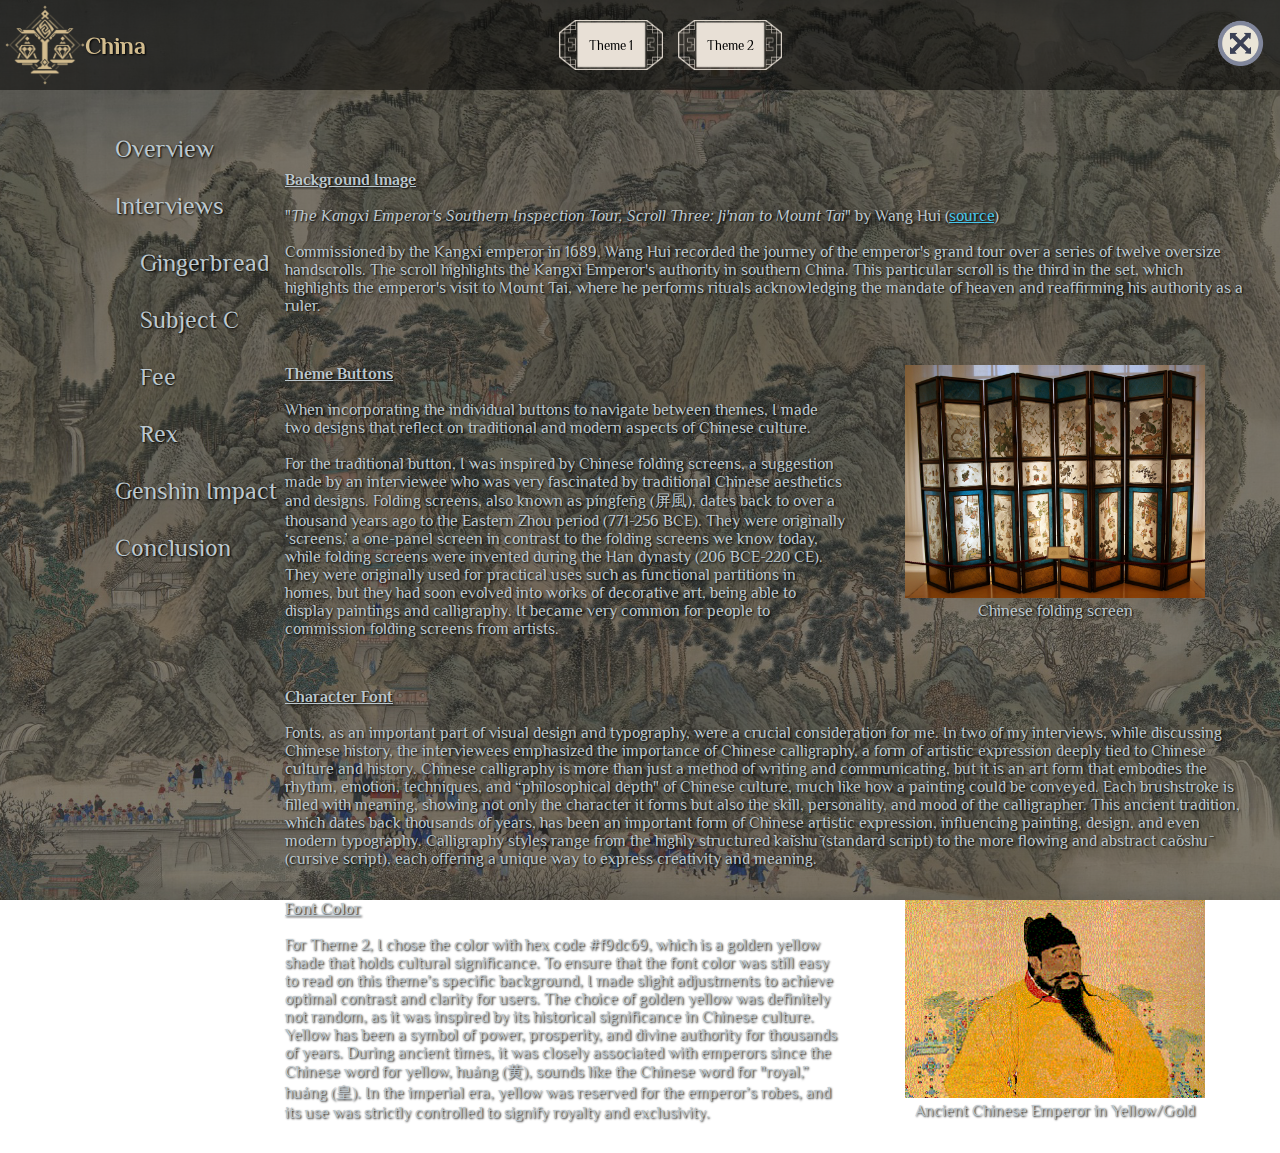
==== characters/liyue.html @ 51173f34 "gingerbread" ====
<!DOCTYPE html>
<html lang="en">
<head>
    <meta charset="UTF-8">
    <meta name="viewport" content="width=device-width, initial-scale=1.0">

    <link rel="preconnect" href="https://fonts.googleapis.com">
    <link rel="preconnect" href="https://fonts.gstatic.com" crossorigin>
    <link href="https://fonts.googleapis.com/css2?family=Philosopher&display=swap" rel="stylesheet">
    <link href="https://fonts.googleapis.com/css2?family=Philosopher:wght@400;700&display=swap" rel="stylesheet">

    <link id="theme-stylesheet" rel="stylesheet" href="theme1.css">
    <title>Liyue</title>
</head>
<body>
    <header>
        <div class="header-content">
            <img src="../characters/Liyue_Emblem.png" alt="Liyue Emblem" class="header-vision">
            <h1 class="header-title">China</h1>
        </div>
        <div class="theme-buttons">
            <button onclick="changeTheme('theme1.css')" class="theme-buttons">Theme 1</button>
            <button onclick="changeTheme('theme2.css')" class="theme-buttons">Theme 2</button>
            <!-- <button onclick="changeTheme('theme3.css')">Theme 3</button> -->
        </div>
        <div class="header-exit">
            <a href="../index.html" class="back-link">
              <img src="../icons/exit-button.png" alt="Back Arrow" class="header-icon">
            </a>
        </div>
    </header>
    <section class="content">
      <nav class="navigation">
          <ul>
              <li><a href="#overview" onclick="showContent('overview')">Overview</a></li>
              <li style="font-size: 24px;">Interviews</li>
              <ul>
                  <li><a class="gingerbread" href="#gingerbread" onclick="showContent('gingerbread')">Gingerbread</a></li>
                  <li><a class="subjectc" href="#subjectc" onclick="showContent('subjectc')">Subject C</a></li>
                  <li><a class="fee" href="#fee" onclick="showContent('fee')">Fee</a></li>
                  <li><a class="rex" href="#rex" onclick="showContent('rex')">Rex</a></li>
              </ul>
              <li><a href="#genshin" onclick="showContent('genshin')">Genshin Impact</a></li>
              <!-- <li><a href="#teams" onclick="showContent('teams')">Teams</a></li> -->
              <li><a href="#conclusion-build" onclick="showContent('conclusion')">Conclusion</a></li>
          </ul>
      </nav>
      <div id="overview-content" class="overview-content">
        <p class="theme1-text">
            <b><u>Background Image</u></b><br><br>
            "<i>The Kangxi Emperor's Southern Inspection Tour, Scroll Three: Ji'nan to Mount Tai</i>" by Wang Hui (<a href="https://www.metmuseum.org/art/collection/search/49156" target="_blank">source</a>)<br><br>
            Commissioned by the Kangxi emperor in 1689, Wang Hui recorded the journey of the emperor's grand tour over a
            series of twelve oversize handscrolls. The scroll highlights the Kangxi Emperor's authority in southern China.
            This particular scroll is the third in the set, which highlights the emperor's visit to Mount Tai, where he
            performs rituals acknowledging the mandate of heaven and reaffirming
            his authority as a ruler.<br><br>
        </p>
        <div class="interviewee-body">
          <p class="theme1-text">
              <b><u>Theme Buttons</u></b><br><br>
              When incorporating the individual buttons to navigate between themes, I made two designs that reflect on traditional and modern aspects of Chinese culture.
              <br><br>
              For the traditional button, I was inspired by Chinese folding screens, a suggestion made by an interviewee who was very fascinated by traditional Chinese aesthetics and designs. Folding screens, also known as píngfēng (屏風), dates back to over a thousand years ago to the Eastern Zhou period (771-256 BCE). They were originally ‘screens,’ a one-panel screen in contrast to the folding screens we know today, while folding screens were invented during the Han dynasty (206 BCE-220 CE). They were originally used for practical uses such as functional partitions in homes, but they had soon evolved into works of decorative art, being able to display paintings and calligraphy. It became very common for people to commission folding screens from artists.
              <br><br>
          </p>
          <figure>
              <img src="../images/chinese-folding-screen.jpeg" alt="chinese-folding-screen" class="reg-img">
              <center><figcaption>Chinese folding screen</figcaption></center>
          </figure>
        </div>
        <p class="theme1-text">
            <b><u>Character Font</u></b><br><br>
            Fonts, as an important part of visual design and typography, were a crucial consideration for me. In two of my interviews, while discussing Chinese history, the interviewees emphasized the importance of Chinese calligraphy, a form of artistic expression deeply tied to Chinese culture and history. Chinese calligraphy is more than just a method of writing and communicating, but it is an art form that embodies the rhythm, emotion, techniques, and “philosophical depth" of Chinese culture, much like how a painting could be conveyed. Each brushstroke is filled with meaning, showing not only the character it forms but also the skill, personality, and mood of the calligrapher. This ancient tradition, which dates back thousands of years, has been an important form of Chinese artistic expression, influencing painting, design, and even modern typography. Calligraphy styles range from the highly structured kǎishū (standard script) to the more flowing and abstract cǎoshū (cursive script), each offering a unique way to express creativity and meaning.
        </p>
        <div class="interviewee-body">
          <p class="theme1-text">
              <b><u>Font Color</u></b><br><br>
              For Theme 2, I chose the color with hex code #f9dc69, which is a golden yellow shade that holds cultural significance. To ensure that the font color was still easy to read on this theme’s specific background, I made slight adjustments to achieve optimal contrast and clarity for users. The choice of golden yellow was definitely not random, as it was inspired by its historical significance in Chinese culture. Yellow has been a symbol of power, prosperity, and divine authority for thousands of years. During ancient times, it was closely associated with emperors since the Chinese word for yellow, huáng (黄), sounds like the Chinese word for "royal,” huáng (皇). In the imperial era, yellow was reserved for the emperor’s robes, and its use was strictly controlled to signify royalty and exclusivity.
          </p>
          <figure>
              <img src="../images/chinese-emperor-1.png" alt="chinese-emperor" class="reg-img">
              <center><figcaption>Ancient Chinese Emperor in Yellow/Gold</figcaption></center>
          </figure>
        </div>
      </div>
      <div id="interviews-content" class="interviews-content">

      </div>
      <div id="gingerbread-content" class="gingerbread-content">
          <h1 class="interviewee-title">Gingerbread</h1>
          <div class="interviewee-body">
              <div class="text-with-background">
                  "Since China is<br>very diverse, my<br>experiences might be<br>different from<br>everyone else's."<br><br>-Gingerbread
              </div>
              <div class="interviewee-info">
                  <div>
                      <b><h2>Basic Information:</h2></b>
                      <p>
                          Gingerbread is an international student who spent most of their life in China, living in Central China for about seven years and Northern China for another seven.
                      </p>
                  </div>
                  <div>
                      <b><h2>Stereotypes:</h2></b>
                      <ul>
                          <li>We are reserved and quiet.</li>
                          <li>We are smart and good at math.</li>
                          <li>We are "more smart than beautiful."</li>
                          <li>Many Chinese people perceive Chinese people studying abroad as an escape from China's strict education system, using their family's assets.</li>
                      </ul>
                  </div>
              </div>
          </div>
          <h1>Bad Media Examples</h1>
          <u><h3><i>Broken-Blossoms</i> by D. W. Griffith</h3></u>
          <div class="interviewee-body">
              <div>
                  <p><b><u>What is it:</u></b><br>
                    <i>Broken Blossoms</i> or <i>The Yellow Man and the Girl</i>, is a 1919 American silent film directed by D. W. Griffith. It tells a story about a young girl, Lucy Burrows, who is abused by her father, and meets Cheng Huan, a kind Chinese man who falls in love with her.</p>
                  <p><b><u>Issues:</u></b><br>
                    <b>The Title:</b> The title can also be referred to as The Yellow Man and the Girl. Referring to the Chinese male protagonist simply as the "Yellow Man" rather than giving him a proper name reduces his identity to a racial caricature. This not only dehumanizes the character but also reinforces harmful Chinese stereotypes that reduce an entire culture to a single, offensive description.
                    <br><br>
                    <b>Character vs Actor:</b> The character of the "Yellow Man," who is Chinese in the story, is played by a white actor in yellowface. This casting choice replaced authentic representation with harmful stereotypes by presenting a distorted, exaggerated, and often demeaning portrayal of Chinese people.
                    <br><br>
                    <b>The Portrayal of the Main Character:</b> The portrayal of the "Yellow Man" as a "sickly" and weak figure also draws upon stereotypes about Chinese men during that era, particularly in the period of the Opium Wars. The Opium Wars left a lasting impact on its society and were often used as a basis for portraying Chinese individuals as frail, morally corrupt, or helpless victims of addiction. This narrative negatively reinforces perceptions of Chinese men as these “sickly individuals,” which completely ignores the resilience, complexity, and humanity of their real experiences.
                  </p>
              </div>
              <div class="interviewee-info">
                  <img src="../images/broken-blossoms.jpeg" alt="broken-blossoms" class="reg-img">
              </div>
          </div>
          <u><h3>Jimmy O. Yang (Stand-Up Comedian)</h3></u>
          <div class="interviewee-body">
              <div class="interviewee-info">
                  <img src="../images/jimmy-o-yang.jpeg" alt="jimmy-o-yang" class="reg-img">
              </div>
              <div>
                  <p><b><u>Who is he:</u></b><br>
                    Jimmy O. Yang is a Hong Kong-American stand-up comedian.</p>
                  <p><b><u>Issues:</u></b><br>
                    <b>Self-Depracating Humor:</b> Yang's comedic style often involves making fun of his own culture
                    <br><br>
                    One specific controversy involved Yang’s comments about BTS, the globally popular South Korean boy band. In one of his stand-up performances, Yang recalls a moment when a 15-year-old white kid tried to introduce him to the members of BTS. The punchline comes when Yang jokes that, to him, all seven members of the group look the same, adding, “I didn’t wanna say it, I couldn’t say it as an Asian person. But they all just look like me." He then continues on the joke by saying he could turn the show into a BTS concert, pointing to himself, he says, “This is Jimmy,” before removing his glasses and saying, “and this is Jimin, right here. You don’t know.”
                    <br><br>
                    While some fans laughed at the joke, others were disappointed, arguing that it perpetuates harmful stereotypes that “all Asian people look the same,” a stereotype created and perpetuated by Western regions.
                  </p>
              </div>
          </div>
      </div>
      <div id="subjectc-content" class="subjectc-content">
        <h1 class="interviewee-title">5ubject C</h1>
        <div class="interviewee-body">
            <!-- <div class="text-with-background">
                "Since China is<br>very diverse, my<br>experiences might be<br>different from<br>everyone else's."<br><br>-Gingerbread
            </div> -->
            <div class="interviewee-info">
                <div>
                    <b><h2>Basic Information:</h2></b>
                    <p>
                        Subject C is a Chinese-American who have lived in China for a short time, having lived in Shanghaiand and traveled to other small villages and towns.
                    </p>
                </div>
                <div>
                    <b><h2>Stereotypes:</h2></b>
                    <ul>
                        <li>We are reserved and quiet.</li>
                        <li>We are smart and good at math.</li>
                        <li>We are bad drivers</li>
                    </ul>
                </div>
            </div>
        </div>
        <h1>Good Media Examples</h1>
        <u><h3>Li Ziqi</h3></u>
        <img src="../images/liziqi-1.jpeg" alt="liziqi-1" class="reg-img">
        <div class="interviewee-body">
          <center>
            <div>
                <p><b><u>Who is she:</u></b><br>
                  Li Ziqi is a popular Chinese video blogger known for creatingserene and visually beautiful videos that focus on traditional Chinese techniques for food preparation and handicrafts.
                </p>
                <p><b><u>Why is her work beautiful:</u></b><br>
                  By focusing on authentic methods, her work elevates traditions and presents them in a way that makes them artistically and culturally significant.<br><br>For example, her video filming the process of making Doubanjiang (a fermented chili bean paste popular in Sichuan cuisine) follows every step, from harvesting chilies to fermenting the paste in clay jars under the sun. This attention to detail allows for appreciation in the complexity and care involved in traditional Chinese cooking, which is something that is often overlooked in stereotypical portrayals of Chinese food as cheap, overly simple, and dirty.
                </p>
            </div>
          </center>
        </div>
        <iframe width="500px" height="250px" src="https://www.youtube.com/embed/rUU9n763-zc" title="Fragrant, spicy, and mouth-watering, what defines Sichuan cuisine----—Spicy Bean Paste（Doubanjiang）" frameborder="0" allow="accelerometer; autoplay; clipboard-write; encrypted-media; gyroscope; picture-in-picture; web-share" referrerpolicy="strict-origin-when-cross-origin" allowfullscreen></iframe>
        <u><h3><i>Crazy Rich Asians</i></h3></u>
        <div class="interviewee-body">
            <div class="interviewee-info">
                <img src="../images/crazy-rich-asians.jpeg" alt="crazy-rich-asians" class="reg-img">
            </div>
            <!-- <div>
                <p><b><u>What is it:</u></b><br>
                  xyz
                </p>
                <p><b><u>X:</u></b><br>
                  xyz
                </p>
            </div> -->
        </div>
      </div>
      <div id="fee-content" class="fee-content">

      </div>
      <div id="rex-content" class="rex-content">

      </div>
      <div id="genshin-content" class="genshin-content">

      </div>
      <div id="teams-content" class="teams-content">

      </div>
      <div id="conclusion-content" class="conclusion-content">
      <div class="artifact-recommendations" style="margin-right: 0;">

      </div>
      </div>
      </section>
      <footer>
        <div class="footer-content">

        </div>
      </footer>

      <script src="script.js"></script>
</body>
</html>
---- characters/theme1.css ----
@font-face {
    font-family: 'RealChinese';
    src: url('../fonts/real_chinese/Real_Chinese.otf') format('opentype');
}

body {
  background-image: linear-gradient(rgba(0, 0, 0, 0.5), rgba(0, 0, 0, 0.5)), url("../background/scroll-3.jpeg");
  background-position: center;
  background-attachment: fixed;
  background-size: cover;
  margin: 0;
  padding-top: 70px;
  color: #bcc8cf;
  font-family: 'Philosopher', sans-serif;
  font-weight: normal;
  text-shadow: 1px 1px 2px black;
}

header {
  background-color: rgba(0, 0, 0, 0.5);
  color: #000000;
  display: flex;
  position: fixed;
  width: 100%;
  height: fit-content;
  top: 0;
  z-index: 1000;
  justify-content: space-between;
  align-items: center;
  padding: 5px;
}

.header-content {
  display: flex;
  justify-content: space-between;
  align-items: center;
}

.header-icon {
  width: 70px;
  height: 70px;
}

.header-exit {
  margin-right: 10px;
}

.back-link {
  width: 1px;
  height: 1px;
}

.header-vision {
  width: 80px;
  height: 80px;
}

.header-title {
  font-size: 24px;
  color: #d2bc8e;
  margin: 0;
}

.theme-buttons button {
  font-family: 'Philosopher', sans-serif;
  background-image: url(../icons/theme-button.png);
  background-size: contain;
  background-repeat: no-repeat;
  background-color: transparent;
  border: none;
  width: 105px;
  height: 50px;
  cursor: pointer;
  text-align: center;
  display: inline-block;
  margin-right: 10px;
}

.theme-buttons button:hover {
    opacity: 0.9;
}

.content {
  margin-top: 50px;
  display: flex;
}

.navigation {
  padding: 0;
}

.navigation ul {
  list-style: none;
  padding: 0;
  margin-top: 0;
}

.navigation li {
    margin-left: 100px;
    padding: 15px;
}

.navigation a {
    text-decoration: none;
    color: #bcc8cf;
    font-size: 24px;
}

a {
  color: #46C7ED;
}

.navigation li:hover {
    box-shadow: 0px 4px 6px rgba(0, 0, 0, 0.2);
    transition: box-shadow 0.3s ease-in-out;
}

.content-container {
  flex: 1;
  padding: 0;
}

.content-container h1 {
  margin: 15px;
}

@media (max-width: 768px) {
  .content {
    flex-direction: column;
  }

  .navigation li {
    margin-left: 0;
    margin-bottom: 10px;
  }

  .content-container {
    padding: 10px;
  }
}

.overview-content {
  position: absolute;
  padding: 15px;
  width: 75%;
  right: 0;
}

.overview-content h4 {
  margin: 5px;
  margin-left: 0;
}

.overview-content h1 {
  margin: 5px;
  margin-left: 0;
}

.theme1-text {
  display: block; /* Shows the text for theme1 */
}

.theme2-text {
  display: none; /* Hides the text for theme2 */
}

.character_wish {
  width: 60%;
  padding: 0 30px 0 30px;
}

.name, .voice, .overview-description, .description  {
  color: #bcc8cf;
}

.name {
  font-size: 28px;
  margin-top: 0;
  margin-bottom: 15px;
}

.voice {
  margin-bottom: 5px;
}

.voice {
  font-size: 20px;
}

.overview-description, .description {
  font-size: 18px;
}

.separator {
  height: 1px;
  width: 100%;
  border: none;
  background-color: #bcc8cf;
  margin: 5px 0 20px;
}

.info-line {
  display: flex;
  justify-content: space-between;
  margin-bottom: 10px;
}

.right-align {
  text-align: right;
  margin: 0;
}

.left-align {
  text-align: right;
  margin: 0;
}

.interviews-table {
  margin-left: 50px;
  border-collapse: collapse;
  width: 90%;
  margin-bottom: 50px;
}

.interviews-table th, .interviews-table tr {
  border: .5px solid #bcc8cf;
}


.interviews-table td, .interviews-table th {
  padding: 10px;
}

.interviews-content th {
  font-weight: normal;
}

.weapon-icon {
  width: 80px;
  border-radius: 5px;
}

.weapon-name {
  margin: 5px;
}

.rarity-5 {
  background-image: url(../background/BG_Item_5_Star.png);
  background-size: cover;
}

.rarity-4 {
  background-image: url(../background/BG_Item_4_Star.png);
  background-size: cover;
}

.rarity-3 {
  background-image: url(../background/BG_Item_3_Star.png);
  background-size: cover;
}

h3, h4 {
  font-weight: normal;
}

h4 {
  margin: 5px;
}

.no-align {
  text-align: left;
}

.gingerbread, .subjectc, .fee, .rex {
  margin-left: 25px;
}

.text-with-background {
  background-image: url('../icons/traditional-book.png');
  background-size: cover;
  background-position: center;
  display: flex;
  align-items: center;
  justify-content: center;
  text-align: center;
  height: 300px;
  width: 300px;
  padding: 0;
  margin: 0;
  padding-right: 20px;
  color: black;
  text-shadow: none;
  position: relative;
  }

  .text-with-background::before {
    content: '';
    background-image: url('../icons/person.png');
    background-size: cover;
    background-position: center;
    width: 100px;
    height: 100px;
    position: absolute;
    left: 0;
    top: 90%;
    transform: translateY(-50%);
  }

.artifact-pieces {
  width: 30px;
}

.artifact-title {
  margin-left: 50px;
}

.artifact-recommendations {
  padding-left: 20px;
}

.artifact-recommendations th {
  font-weight: normal;
}

.stats-recommendations,
.artifact-recommendations {
  /* flex: 1; */
  /* margin-right: 20px; */
}

.artifact-icon {
  width: 80px;
  border-radius: 5px;
}

.constellation {
  filter: brightness(80%);
  max-width: 100%;
  width: 45%;
  height: fit-content;
}

.subjectc-table {
  margin-left: 10px;
  margin-right: 10px;
  border-collapse: collapse;
  width: 55%;
  margin-bottom: 10px;
}

.genshin-content {
  width: 100%;
  flex-direction: column;
  justify-content: space-between;
  align-items: center;
  align-content: center;
  text-align: center;
  padding: 15px;
}

.genshin-table {
  border-collapse: collapse;
  width: 30%;
  margin: 30px;
}

.genshin-table th, .genshin-table td {
  border: .5px solid #bcc8cf;
  padding: 8px;
}

.genshin-table tr:last-child td {
  border-left: none;
  border-right: none;
  border-bottom: none;
}

.row {
  display: flex;
  flex-direction: row;
  justify-content: center;
}

.teams-content {
  width: 100%;
  display: flex;
  flex-direction: column;
  align-items: center;
  text-align: center;
  padding: 15px;
}

.teams-table td, .teams-table th {
  padding: 0;
}

.teams-table {
  border-collapse: collapse;
  margin-bottom: 50px;
}

.character-portrait {
  position: relative;
  display: flex;
  flex-direction: column;
  justify-content: center;
  padding: 7px;
}

.character-icon {
  width: 100px;
  height: 100px;
  border-radius: 5px 5px 20px 0;
  background-color: #e9e5db;
}

.element-type {
  position: absolute;
  top: 10px;
  left: 10px;
  width: 30px;
  height: 30px;
  border-radius: 100px;
}

.geo {
  filter: drop-shadow(0 0 0.2rem yellow);
}

.anemo {
  filter: drop-shadow(0 0 0.2rem aqua);
}

.character-name {
  width: 100px;
  font-style: 'Philosopher', Arial;
  font-size: 14px;
  color: #4c5569;
  font-weight: bold;
  margin: 0px auto auto auto;
  text-align: center;
  background-color: #e9e5db;
  border-radius: 0 0 5px 5px;
  padding-top: 5px;
  padding-bottom: 5px;
  text-shadow: none;
}

.character-icon-wrapper {
  width: 100px;
  height: 100px;
  background-color: #e9e5db;
  border-radius: 5px 5px 0 0;
  display: inline-flex;
  overflow: hidden;
}

.teams-table td {
  padding-bottom: 10px;
}

.conclusion-artifact-title {
  margin-left: 10px;
}

.conclusion-interviews-table {
  margin-left: 10px;
  border-collapse: collapse;
  width: 80%;
  margin-bottom: 50px;
}

.conclusion-interviews-table th, .conclusion-interviews-table tr {
  border: .5px solid #bcc8cf;
}

.conclusion-interviews-table td, .conclusion-interviews-table th {
  padding: 10px;
}

#gingerbread-content, #subjectc-content, #overview-content {
  display: flex;
  flex-direction: column;
  align-items: center;
  margin: 20px;
}

.interviewee-title {
  font-family: 'RealChinese', 'Philosopher', sans-serif;
  text-align: center;
  font-size: 3em;
  font-weight: bold;
  margin-bottom: 35px; /* Adds spacing below the heading */
}

.interviewee-body {
  display: flex;
  flex-direction: row;
  justify-content: center;
  align-items: flex-start;
  gap: 20px;
}

.reg-img {
  width: 300px;
}
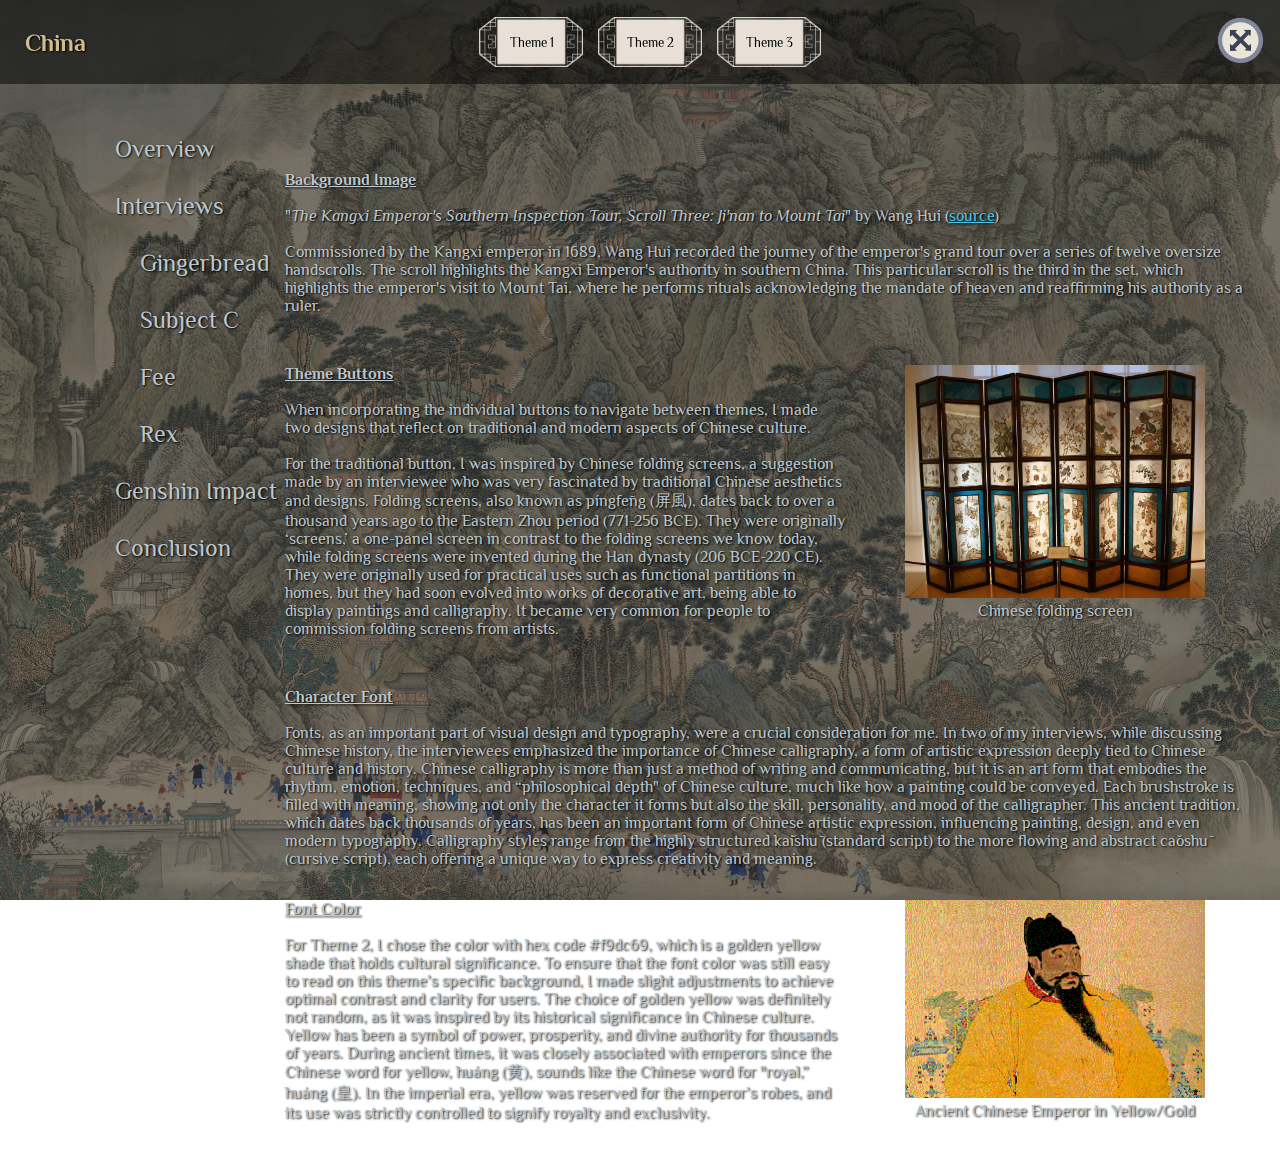
==== commit bbba82d4: "theme 3" ====
--- a/characters/liyue.html
+++ b/characters/liyue.html
@@ -15,13 +15,13 @@
 <body>
     <header>
         <div class="header-content">
-            <img src="../characters/Liyue_Emblem.png" alt="Liyue Emblem" class="header-vision">
+            <!-- <img src="../characters/Liyue_Emblem.png" alt="Liyue Emblem" class="header-vision"> -->
             <h1 class="header-title">China</h1>
         </div>
         <div class="theme-buttons">
             <button onclick="changeTheme('theme1.css')" class="theme-buttons">Theme 1</button>
             <button onclick="changeTheme('theme2.css')" class="theme-buttons">Theme 2</button>
-            <!-- <button onclick="changeTheme('theme3.css')">Theme 3</button> -->
+            <button onclick="changeTheme('theme3.css')">Theme 3</button>
         </div>
         <div class="header-exit">
             <a href="../index.html" class="back-link">
--- a/characters/theme1.css
+++ b/characters/theme1.css
@@ -58,7 +58,7 @@
 .header-title {
   font-size: 24px;
   color: #d2bc8e;
-  margin: 0;
+  margin: 20px;
 }
 
 .theme-buttons button {
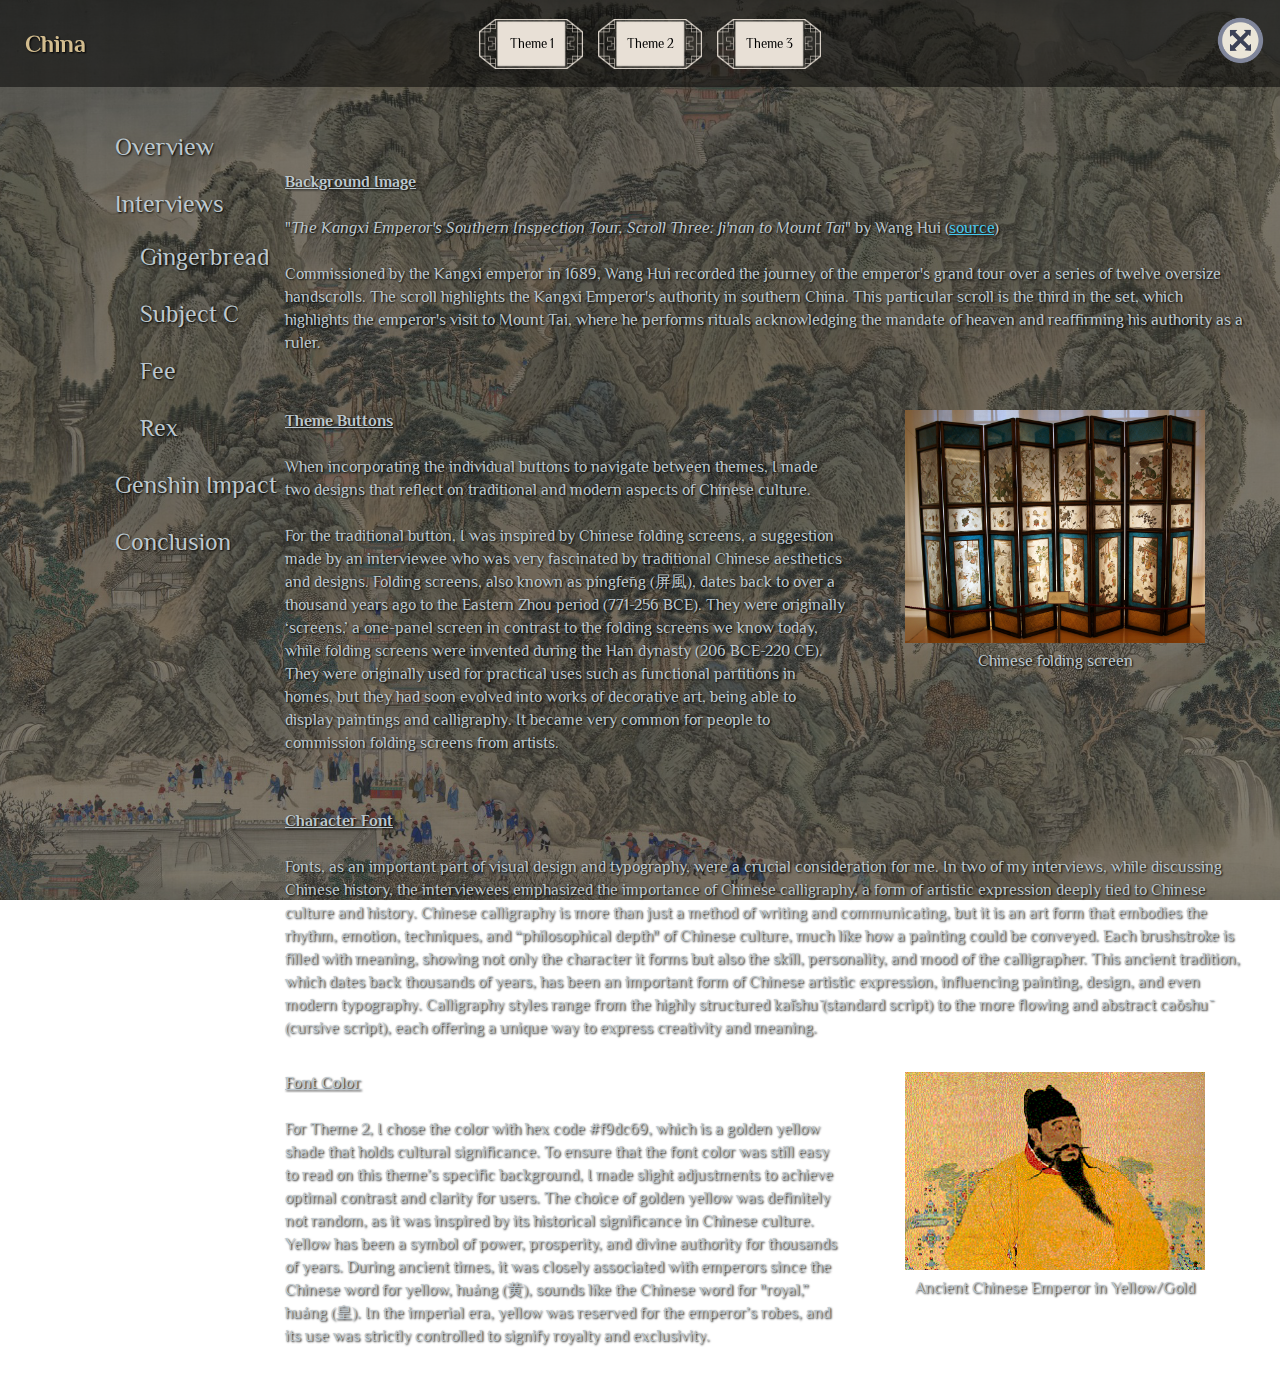
==== commit 6414b218: "theme 3" ====
--- a/characters/liyue.html
+++ b/characters/liyue.html
@@ -201,7 +201,59 @@
         </div>
       </div>
       <div id="fee-content" class="fee-content">
-
+        <h1 class="interviewee-title">Fee</h1>
+        <div class="interviewee-body">
+            <div class="interviewee-info">
+                <div>
+                    <b><h2>Basic Information:</h2></b>
+                    <p>
+                        Fee is a Chinese-American student who has lived in southeast China for a few years before moving to the United States. They grew up in a predominantly white community with very few students of color, having experienced racist stereotypes from their fellow classmates throughout high school.
+                    </p>
+                </div>
+                <div>
+                    <b><h2>Stereotypes:</h2></b>
+                    <ul>
+                        <li>We are smart and good at math.</li>
+                        <li>We eat cats and dogs.</li>
+                    </ul>
+                </div>
+            </div>
+        </div>
+        <h1>Bad Media Examples</h1>
+        <u><h3><i>Mulan (1998)</i></h3></u>
+        <div class="interviewee-body">
+            <div>
+                <p><b><u>What is it:</u></b><br>
+                  <i>Mulan</i> is a 1998 American animated film by Walt Disney Feature Animation. It tells a story of Mulan, a young Chinese woman, who disguises herself as a man to take her sick father's place in the army, defying societal expectations. </p>
+                <p><b><u>Issues:</u></b><br>
+                  <b>The Title:</b> The title can also be referred to as The Yellow Man and the Girl. Referring to the Chinese male protagonist simply as the "Yellow Man" rather than giving him a proper name reduces his identity to a racial caricature. This not only dehumanizes the character but also reinforces harmful Chinese stereotypes that reduce an entire culture to a single, offensive description.
+                  <br><br>
+                  <b>Character vs Actor:</b> The character of the "Yellow Man," who is Chinese in the story, is played by a white actor in yellowface. This casting choice replaced authentic representation with harmful stereotypes by presenting a distorted, exaggerated, and often demeaning portrayal of Chinese people.
+                  <br><br>
+                  <b>The Portrayal of the Main Character:</b> The portrayal of the "Yellow Man" as a "sickly" and weak figure also draws upon stereotypes about Chinese men during that era, particularly in the period of the Opium Wars. The Opium Wars left a lasting impact on its society and were often used as a basis for portraying Chinese individuals as frail, morally corrupt, or helpless victims of addiction. This narrative negatively reinforces perceptions of Chinese men as these “sickly individuals,” which completely ignores the resilience, complexity, and humanity of their real experiences.
+                </p>
+            </div>
+            <div class="interviewee-info">
+                <img src="../images/broken-blossoms.jpeg" alt="broken-blossoms" class="reg-img">
+            </div>
+        </div>
+        <u><h3>Jimmy O. Yang (Stand-Up Comedian)</h3></u>
+        <div class="interviewee-body">
+            <div class="interviewee-info">
+                <img src="../images/jimmy-o-yang.jpeg" alt="jimmy-o-yang" class="reg-img">
+            </div>
+            <div>
+                <p><b><u>Who is he:</u></b><br>
+                  Jimmy O. Yang is a Hong Kong-American stand-up comedian.</p>
+                <p><b><u>Issues:</u></b><br>
+                  <b>Self-Depracating Humor:</b> Yang's comedic style often involves making fun of his own culture
+                  <br><br>
+                  One specific controversy involved Yang’s comments about BTS, the globally popular South Korean boy band. In one of his stand-up performances, Yang recalls a moment when a 15-year-old white kid tried to introduce him to the members of BTS. The punchline comes when Yang jokes that, to him, all seven members of the group look the same, adding, “I didn’t wanna say it, I couldn’t say it as an Asian person. But they all just look like me." He then continues on the joke by saying he could turn the show into a BTS concert, pointing to himself, he says, “This is Jimmy,” before removing his glasses and saying, “and this is Jimin, right here. You don’t know.”
+                  <br><br>
+                  While some fans laughed at the joke, others were disappointed, arguing that it perpetuates harmful stereotypes that “all Asian people look the same,” a stereotype created and perpetuated by Western regions.
+                </p>
+            </div>
+        </div>
       </div>
       <div id="rex-content" class="rex-content">
 
--- a/characters/theme1.css
+++ b/characters/theme1.css
@@ -14,6 +14,7 @@
   font-family: 'Philosopher', sans-serif;
   font-weight: normal;
   text-shadow: 1px 1px 2px black;
+  line-height: 23px;
 }
 
 header {
@@ -478,7 +479,7 @@
   padding: 10px;
 }
 
-#gingerbread-content, #subjectc-content, #overview-content {
+#gingerbread-content, #subjectc-content, #fee-content, #overview-content {
   display: flex;
   flex-direction: column;
   align-items: center;
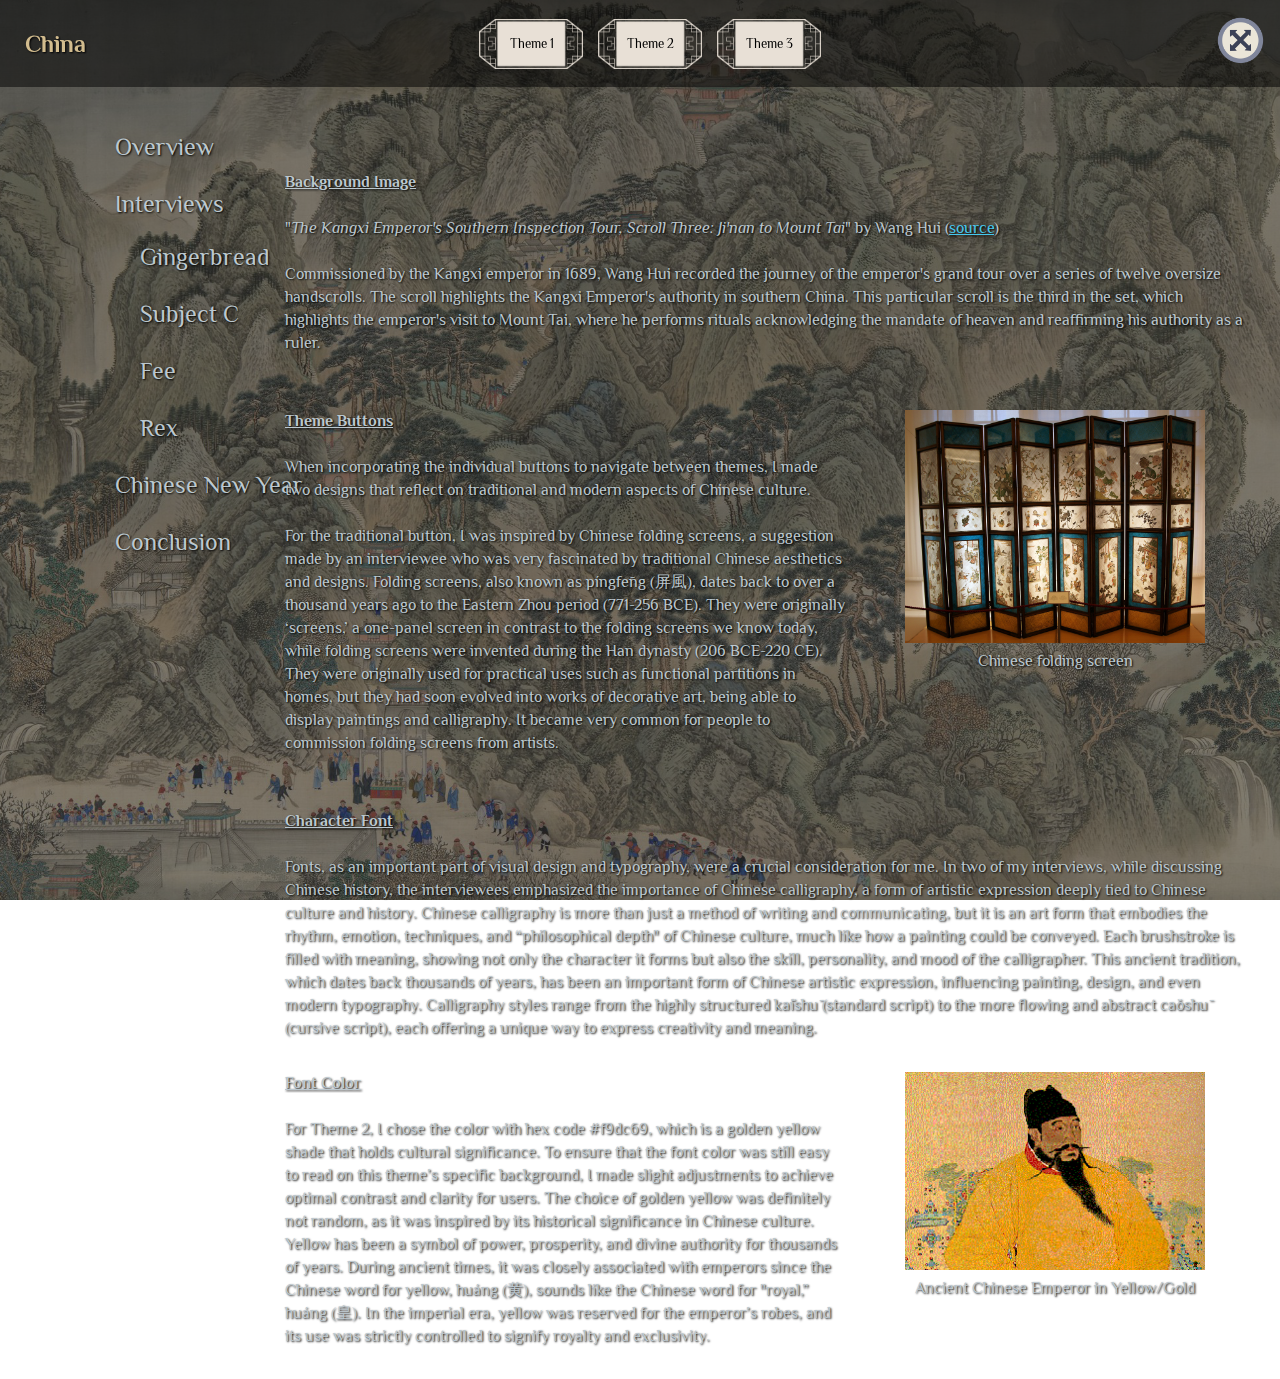
==== commit 8c683d43: "chinese new year" ====
--- a/characters/liyue.html
+++ b/characters/liyue.html
@@ -10,7 +10,7 @@
     <link href="https://fonts.googleapis.com/css2?family=Philosopher:wght@400;700&display=swap" rel="stylesheet">
 
     <link id="theme-stylesheet" rel="stylesheet" href="theme1.css">
-    <title>Liyue</title>
+    <title>China</title>
 </head>
 <body>
     <header>
@@ -21,7 +21,7 @@
         <div class="theme-buttons">
             <button onclick="changeTheme('theme1.css')" class="theme-buttons">Theme 1</button>
             <button onclick="changeTheme('theme2.css')" class="theme-buttons">Theme 2</button>
-            <button onclick="changeTheme('theme3.css')">Theme 3</button>
+            <button onclick="changeTheme('theme3.css')" class="theme-buttons">Theme 3</button>
         </div>
         <div class="header-exit">
             <a href="../index.html" class="back-link">
@@ -40,7 +40,7 @@
                   <li><a class="fee" href="#fee" onclick="showContent('fee')">Fee</a></li>
                   <li><a class="rex" href="#rex" onclick="showContent('rex')">Rex</a></li>
               </ul>
-              <li><a href="#genshin" onclick="showContent('genshin')">Genshin Impact</a></li>
+              <li><a href="#genshin" onclick="showContent('genshin')">Chinese New Year</a></li>
               <!-- <li><a href="#teams" onclick="showContent('teams')">Teams</a></li> -->
               <li><a href="#conclusion-build" onclick="showContent('conclusion')">Conclusion</a></li>
           </ul>
@@ -185,20 +185,20 @@
           </center>
         </div>
         <iframe width="500px" height="250px" src="https://www.youtube.com/embed/rUU9n763-zc" title="Fragrant, spicy, and mouth-watering, what defines Sichuan cuisine----—Spicy Bean Paste（Doubanjiang）" frameborder="0" allow="accelerometer; autoplay; clipboard-write; encrypted-media; gyroscope; picture-in-picture; web-share" referrerpolicy="strict-origin-when-cross-origin" allowfullscreen></iframe>
-        <u><h3><i>Crazy Rich Asians</i></h3></u>
+        <!-- <u><h3><i>Crazy Rich Asians</i></h3></u>
         <div class="interviewee-body">
             <div class="interviewee-info">
                 <img src="../images/crazy-rich-asians.jpeg" alt="crazy-rich-asians" class="reg-img">
             </div>
-            <!-- <div>
+            <div>
                 <p><b><u>What is it:</u></b><br>
                   xyz
                 </p>
                 <p><b><u>X:</u></b><br>
                   xyz
                 </p>
-            </div> -->
-        </div>
+            </div>
+        </div> -->
       </div>
       <div id="fee-content" class="fee-content">
         <h1 class="interviewee-title">Fee</h1>
@@ -226,17 +226,38 @@
                 <p><b><u>What is it:</u></b><br>
                   <i>Mulan</i> is a 1998 American animated film by Walt Disney Feature Animation. It tells a story of Mulan, a young Chinese woman, who disguises herself as a man to take her sick father's place in the army, defying societal expectations. </p>
                 <p><b><u>Issues:</u></b><br>
-                  <b>The Title:</b> The title can also be referred to as The Yellow Man and the Girl. Referring to the Chinese male protagonist simply as the "Yellow Man" rather than giving him a proper name reduces his identity to a racial caricature. This not only dehumanizes the character but also reinforces harmful Chinese stereotypes that reduce an entire culture to a single, offensive description.
+                  <b>Her Character Design:</b> Mulan’s character design, particularly her facial features, perpetuates a Westernized view of Chinese people: a person with narrow eyes. This depiction aligns with stereotypes often imposed on East Asians in Western media. This stereotype is further amplified by gestures like people stretching out their eyes with their fingers to mock the “narrow eyes” look, which is still a very common gesture today for mockery.
                   <br><br>
-                  <b>Character vs Actor:</b> The character of the "Yellow Man," who is Chinese in the story, is played by a white actor in yellowface. This casting choice replaced authentic representation with harmful stereotypes by presenting a distorted, exaggerated, and often demeaning portrayal of Chinese people.
+                  <b>Mushu:</b> In Chinese culture, dragons are known to be powerful, majestic, and often associated with water, rain, and prosperity. A dragon associated with fire is very uncommon in Chinese culture, and it not only diverges from traditional symbolism but also challenges how Chinese audiences perceive dragons as divine protectors rather than comedic sidekicks. Dragons are not merely mythical creatures in Chinese culture, but are also deeply embedded in Chinese history, art, and imperial traditions, often symbolizing Chinese Emperors and the celestial mandate of heaven. The transformation of such a significant cultural symbol into a comedic character felt jarring to many Chinese audiences.
                   <br><br>
-                  <b>The Portrayal of the Main Character:</b> The portrayal of the "Yellow Man" as a "sickly" and weak figure also draws upon stereotypes about Chinese men during that era, particularly in the period of the Opium Wars. The Opium Wars left a lasting impact on its society and were often used as a basis for portraying Chinese individuals as frail, morally corrupt, or helpless victims of addiction. This narrative negatively reinforces perceptions of Chinese men as these “sickly individuals,” which completely ignores the resilience, complexity, and humanity of their real experiences.
-                </p>
-            </div>
-            <div class="interviewee-info">
-                <img src="../images/broken-blossoms.jpeg" alt="broken-blossoms" class="reg-img">
-            </div>
-        </div>
+                  <b><i>Mulan</i> in China:</b> Unlike its success in the West, Mulan was incredibly unpopular in China, to the extent that it is one of the worst-performing movies in the Chinese market. Critics in China noted that the film’s attempt to merge Western storytelling with Chinese culture resulted in a portrayal that felt neither respectful nor representative.
+                </p>
+            </div>
+            <div class="interviewee-info">
+                <img src="../images/mulan1998.jpeg" alt="mulan1998" class="reg-img">
+            </div>
+        </div>
+      </div>
+      <div id="rex-content" class="rex-content">
+        <h1 class="interviewee-title">Rex</h1>
+        <div class="interviewee-body">
+            <div class="interviewee-info">
+                <div>
+                    <b><h2>Basic Information:</h2></b>
+                    <p>
+                        Rex is a Chinese-American who have lived in China for a short time.
+                    </p>
+                </div>
+                <div>
+                    <b><h2>Stereotypes:</h2></b>
+                    <ul>
+                        <li>We are smart and good at math.</li>
+                        <li>We are rude, arrogant, and/or racist.</li>
+                    </ul>
+                </div>
+            </div>
+        </div>
+        <h1>Bad Media Examples</h1>
         <u><h3>Jimmy O. Yang (Stand-Up Comedian)</h3></u>
         <div class="interviewee-body">
             <div class="interviewee-info">
@@ -254,12 +275,69 @@
                 </p>
             </div>
         </div>
-      </div>
-      <div id="rex-content" class="rex-content">
-
+        <h1>Good Media Examples</h1>
+        <u><h3>peter.pan810</h3></u>
+        <img src="../images/liziqi-1.jpeg" alt="liziqi-1" class="reg-img">
+        <div class="interviewee-body">
+          <center>
+            <div>
+                <p><b><u>Who is he:</u></b><br>
+                  A content creator on TikTok who regularly uploads content about ancient Chinese handicrafts and cuisines, while explaining the ancient Chinese history behind it.
+                </p>
+                <p><b><u>Why is his work beautiful:</u></b><br>
+                  Through visually engaging and informative videos, he provide viewers with a deeper understanding of traditional Chinese practices while preserving their authenticity and cultural significance.
+                </p>
+            </div>
+          </center>
+        </div>
       </div>
       <div id="genshin-content" class="genshin-content">
-
+        <h1>What's Your Chinese Zodiac?</h1>
+        <div class="interviewee-body">
+          <center>
+            <div>
+              <p><b><u>Zodiac Sign Calculator</u></b></p>
+              <fieldset>
+                <label>Month</label>
+                <select id="month" name="month">
+                  <option value="1">January</option>
+                  <option value="2">February</option>
+                  <option value="3">March</option>
+                  <option value="4">April</option>
+                  <option value="5">May</option>
+                  <option value="6">June</option>
+                  <option value="7">July</option>
+                  <option value="8">August</option>
+                  <option value="9">September</option>
+                  <option value="10">October</option>
+                  <option value="11">November</option>
+                  <option value="12">December</option>
+                </select>
+                <br>
+                <label for="day">Day</label>
+                <select id="day" name="day">
+                  <script>
+                    for (let day = 1; day <= 31; day++) {
+                      document.write(`<option value="${day}">${day}</option>`);
+                    }
+                  </script>
+                </select>
+                <br>
+                <label for="year">Year</label>
+                <select id="year" name="year">
+                  <script>
+                    for (let year = 2030; year >= 1930; year--) {
+                      document.write(`<option value="${year}">${year}</option>`);
+                    }
+                  </script>
+                </select>
+                <br>
+              </fieldset>
+              <button type="button" name="button" onclick="revealZodiac()">Reveal my sign</button>
+              <p id="zodiac-result"></p>
+            </div>
+          </center>
+        </div>
       </div>
       <div id="teams-content" class="teams-content">
 
--- a/characters/theme1.css
+++ b/characters/theme1.css
@@ -479,7 +479,7 @@
   padding: 10px;
 }
 
-#gingerbread-content, #subjectc-content, #fee-content, #overview-content {
+#gingerbread-content, #subjectc-content, #fee-content, #rex-content, #overview-content {
   display: flex;
   flex-direction: column;
   align-items: center;
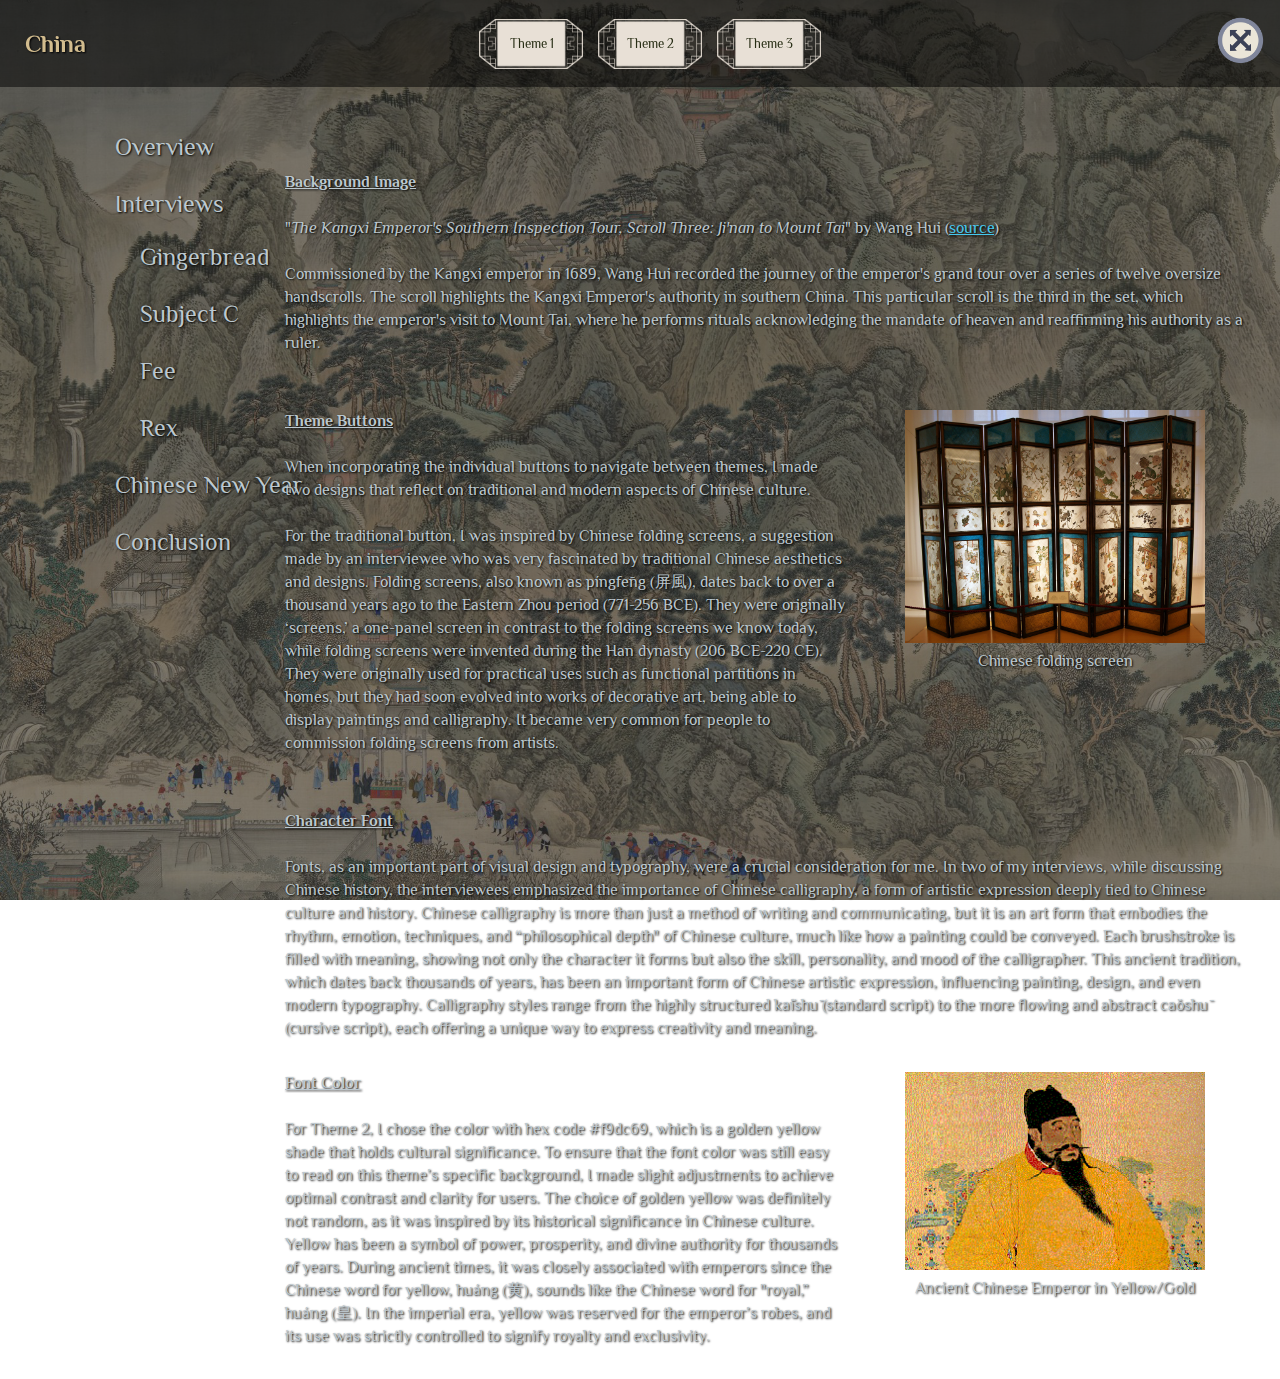
==== commit ecaf13ea: "chinese new year" ====
--- a/characters/liyue.html
+++ b/characters/liyue.html
@@ -292,6 +292,22 @@
         </div>
       </div>
       <div id="genshin-content" class="genshin-content">
+        <h1 style="font-size: 65px;">Chinese New Year 2025</h1>
+        <h1 style="font-size: 35px;">Year of the Snake</h1>
+        <div class="interviewee-body">
+            <div class="info-box">
+                <h3>When is Lunar New Year 2025?</h3>
+                <h2>January 29th</h2>
+            </div>
+            <div class="info-box">
+                <h3>How long is Chinese New Year?</h3>
+                <h2>16 days</h2>
+            </div>
+            <div class="info-box">
+                <h3>What's the 2025 Chinese Zodiac?</h3>
+                <h2>Snake</h2>
+            </div>
+        </div>
         <h1>What's Your Chinese Zodiac?</h1>
         <div class="interviewee-body">
           <center>
--- a/characters/theme1.css
+++ b/characters/theme1.css
@@ -75,6 +75,7 @@
   text-align: center;
   display: inline-block;
   margin-right: 10px;
+  color: #282E15;
 }
 
 .theme-buttons button:hover {
@@ -505,3 +506,19 @@
 .reg-img {
   width: 300px;
 }
+
+.info-box {
+  color: black;
+  background-color: #e7dfd5;
+  padding: 20px;
+  box-shadow: 0px 4px 6px rgba(0, 0, 0, 0.2);
+  text-shadow: none;
+}
+
+.info-box h3 {
+  color: #BC2D0B;
+}
+
+.info-box h2 {
+  color: #282E15;
+}
